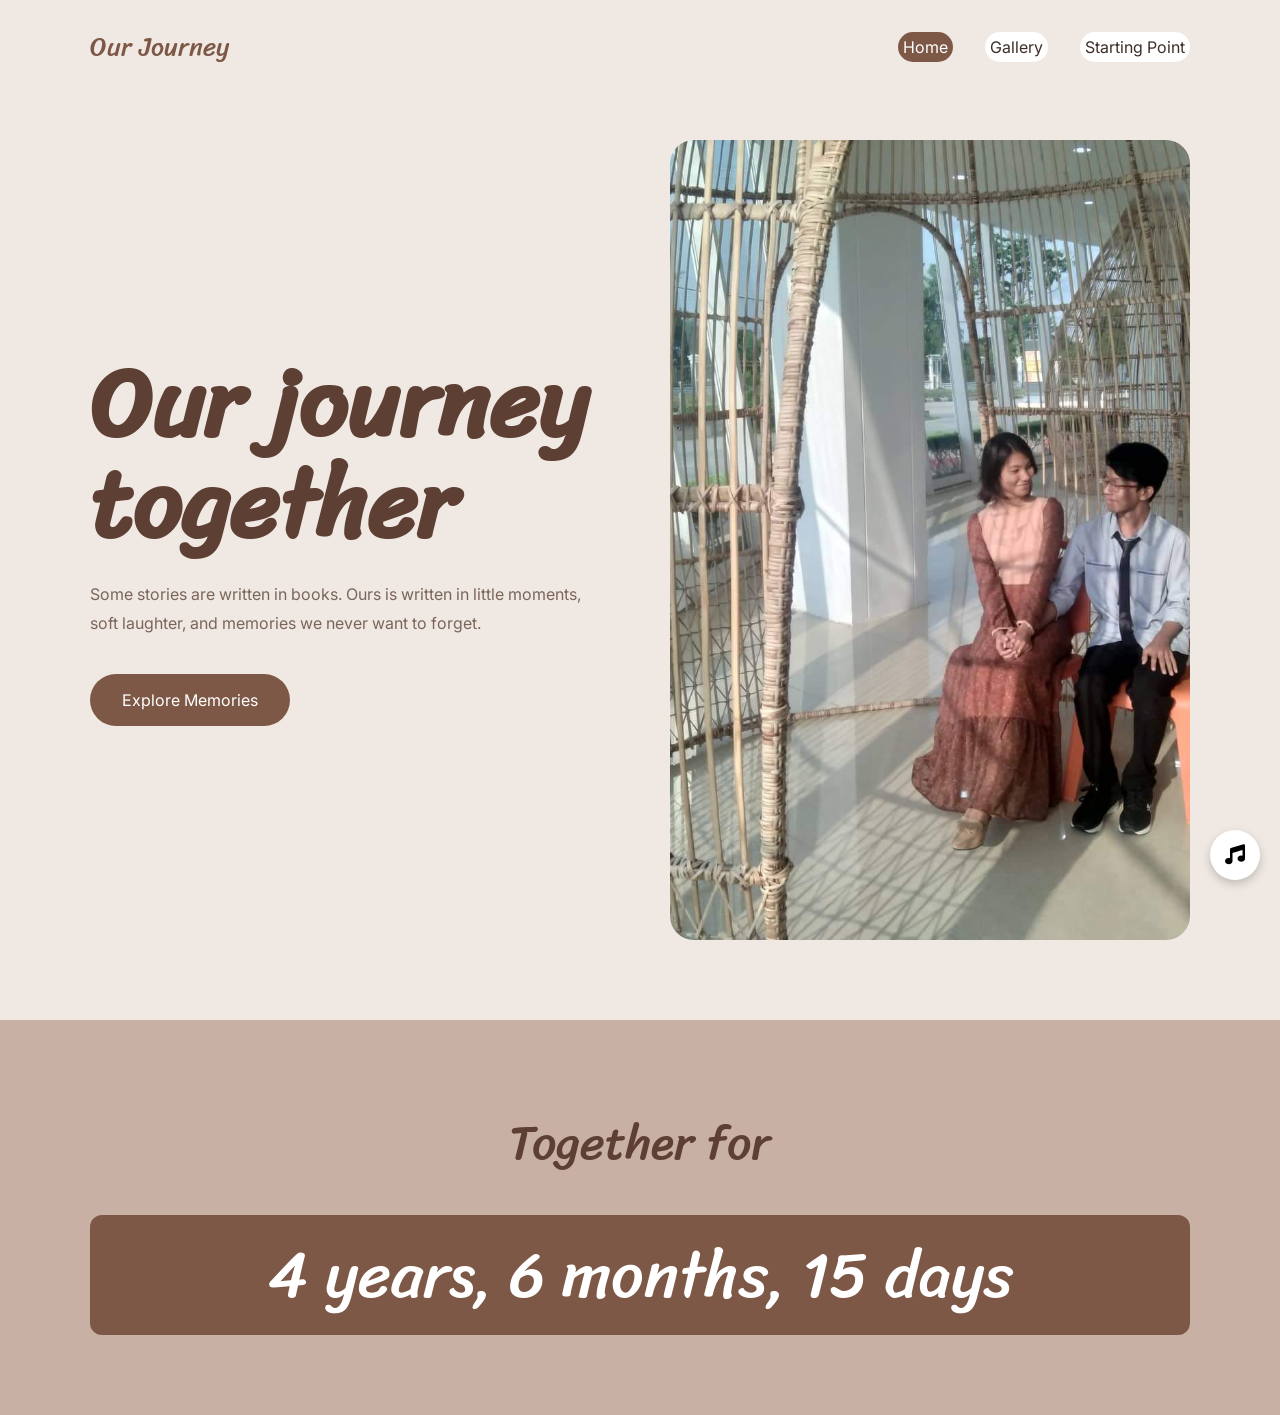
==== home.html @ 9858b446 "Added files" ====
<!DOCTYPE html>
<html lang="en">
<head>
    <meta charset="UTF-8" />
    <meta name="viewport" content="width=device-width, initial-scale=1.0"/>

    <title>Our Journey</title>

    <!-- Google Fonts -->
    <link rel="preconnect" href="https://fonts.googleapis.com">
    <link rel="preconnect" href="https://fonts.gstatic.com" crossorigin>
    <link href="https://fonts.googleapis.com/css2?family=Sriracha&family=Inter:wght@300;400;500;600&display=swap" rel="stylesheet">
    <link rel="stylesheet" href="https://cdnjs.cloudflare.com/ajax/libs/font-awesome/6.5.1/css/all.min.css">

    <link rel="stylesheet" type="text/css" href="./style.css">
</head>

<body>

    <!-- NAVBAR -->

    <nav>

        <div class="logo">
            Our Journey
        </div>

        <div class="nav-links">
            <a href="home.html" id="current-sec">Home</a>
            <a href="gallery.html">Gallery</a>
            <a href="timeline.html">Starting Point</a>
        </div>

    </nav>

    <!-- Music Button -->
    <button id="musicBtn"><i class="fa-solid fa-music"></i></button>

    <!-- Background Music -->
    <audio id="bgMusic" loop>
      <source src="paulyudin-romantic-adventure-182516.mp3" type="audio/mp3">
    </audio>

    <!-- HERO SECTION -->

    <section class="hero">

        <div class="hero-text">

            <h1>
                Our journey together
            </h1>

            <p>
                Some stories are written in books.
                Ours is written in little moments,
                soft laughter, and memories we
                never want to forget.
            </p>

            <a href="#" class="hero-btn">
                Explore Memories
            </a>

        </div>

        <div class="hero-image">

            <!-- Replace with your image -->
            <img src="images/hero1.jpeg" alt="Couple">

        </div>

    </section>

    <!-- FOOTER -->

    <footer>

        <div class="footer-title">
            Together for
        </div>

        <div class="footer-number">

            <!-- JS updates this -->
            <div class="number-box" id="result">
                0
            </div>

        </div>

    </footer>

    <!-- Anniversary Overlay -->

    <div id="anniversaryOverlay">

      <div class="anniversary-box">

        <h1 id="anniversaryTitle"></h1>

        <p>
          Another beautiful year together ❤️
        </p>

        <button id="closeAnniversary">
          Close
        </button>

      </div>

    </div>

    <script src="./script.js">
    </script>

</body>
</html>
---- style.css ----
*{
    margin:0;
    padding:0;
    box-sizing:border-box;
}

body{
    background:#f0e9e3;
    font-family:'Inter', sans-serif;
    overflow-x:hidden;
    color:#3d2d27;
    animation:fadeIn 1s ease;
}

@keyframes fadeIn{

    from{
        opacity:0;
    }

    to{
        opacity:1;
    }

}

img{
    width:100%;
    display:block;
}

a{
    text-decoration:none;
    color:inherit;
}

        /* =========================
           NAVBAR
        ========================== */

nav{
    width:100%;

    padding:24px 7%;

    display:flex;
    justify-content:space-between;
    align-items:center;

    position:fixed;
    top:0;
    left:0;

    background:rgba(240,233,227,0.8);
    backdrop-filter:blur(10px);

    z-index:1000;
}

.logo{
    font-family:'Sriracha', cursive;
    font-size:1.6rem;
    color:#7d5846;
}

.nav-links{
    display:flex;
    gap:32px;
}

.nav-links a{
    background-color: white;
    padding: 5px;
    border-radius: 15px;
}

#current-sec{
    background:#7d5846;
    color:white;
}

        /* Music button*/
#musicBtn {
    position: fixed;
    bottom: 20px;
    right: 20px;

    width: 50px;
    height: 50px;

    border: none;
    border-radius: 50%;

    background: white;
    cursor: pointer;

    font-size: 20px;
    box-shadow: 0 4px 10px rgba(0,0,0,0.2);

    z-index: 1000;

    transition: 0.3s;
  }

  /* Active music */
  #musicBtn i {
    color: black;
    transition: 0.3s;
  }

  /* Muted music */
  #musicBtn.muted i {
    color: gray;
    opacity: 0.5;
  }
        /* =========================
           HERO SECTION
        ========================== */

.hero{

    /* takes at least full screen height */
    min-height:100vh;

    padding:
        140px
        7%
        80px;

    display:flex;

    align-items:center;
    justify-content:space-between;

    gap:60px;
}

.hero-text{
    flex:1;
    max-width:550px;
}

.hero-text h1{
    font-family:'Sriracha', cursive;

    /* responsive font size */
    font-size:clamp(3rem, 8vw, 6rem);

    line-height:1.05;

    margin-bottom:24px;

    color:#5d3f33;
}

.hero-text p{
    font-size:1rem;
    line-height:1.8;

    color:#7b655b;

    margin-bottom:36px;
}

.hero-btn{
    display:inline-block;

    background:#7d5846;
    color:white;

    padding:16px 32px;

    border-radius:999px;

    transition:0.2s;
}

.hero-btn:hover{
    opacity:0.8;
}

.hero-image{
    flex:1;

    display:flex;
    justify-content:center;
}

.hero-image img{

    /* image becomes responsive */
    width:100%;
    max-width:650px;

    height:800px;

    object-fit:cover;

    border-radius:24px;
}

        /* =========================
           FOOTER
        ========================== */

footer{

    background:#c8b0a4;

    padding:
        80px
        7%;

    text-align:center;
}

.footer-title{
    font-family:'Sriracha', cursive;
    font-size:3rem;

    color:#5d3f33;

    margin-bottom:16px;
}

.footer-number{

    margin-top:30px;

    display:flex;
    justify-content:center;
    align-items:center;

    gap:20px;
}

.number-box{

    width:100%;
    height:120px;

    background:#7d5846;
    color:white;

    display:flex;
    align-items:center;
    justify-content:center;

    font-size:4rem;

    font-family:'Sriracha', cursive;

    border-radius:12px;
}

.footer-number span{
    font-size:3rem;
    font-family:'Sriracha', cursive;
    color:#7d5846;
}

/* ANNIVERSARY OVERLAY */

#anniversaryOverlay {
  display: none;

  position: fixed;
  inset: 0;

  background: rgba(0,0,0,0.75);

  z-index: 99999;

  justify-content: center;
  align-items: center;

  padding: 20px;
}

.anniversary-box {
  background: white;

  padding: 50px 40px;

  border-radius: 25px;

  text-align: center;

  max-width: 500px;
  width: 100%;
}

.anniversary-box h1 {
  font-size: 2.5rem;
  margin-bottom: 15px;
}

.anniversary-box p {
  color: gray;
  margin-bottom: 25px;
}

#closeAnniversary {
  border: none;

  padding: 12px 25px;

  border-radius: 10px;

  cursor: pointer;

  background: black;
  color: white;
}

        /* =========================
           RESPONSIVE SECTION
        ========================== */

        /*
            THIS activates when screen width
            becomes 900px or smaller
        */

@media(max-width:900px){

    .hero{

        /*
            Instead of left/right layout,
            stack vertically
        */
        flex-direction:column;

        text-align:center;
    }

    .hero-text{
        max-width:100%;
    }

    .hero-image img{
        height:600px;
    }

}

        /*
            Mobile phones
        */

@media(max-width:600px){

    nav{
        padding:20px 24px;
    }

        .nav-links{
        gap:16px;
        font-size:0.9rem;
    }

    .hero{
        padding:120px 24px 60px;
    }

    .hero-image img{
        height:420px;
    }

    .footer-title{
        font-size:2rem;
    }

    .footer-number{
        flex-direction:column;
    }

}
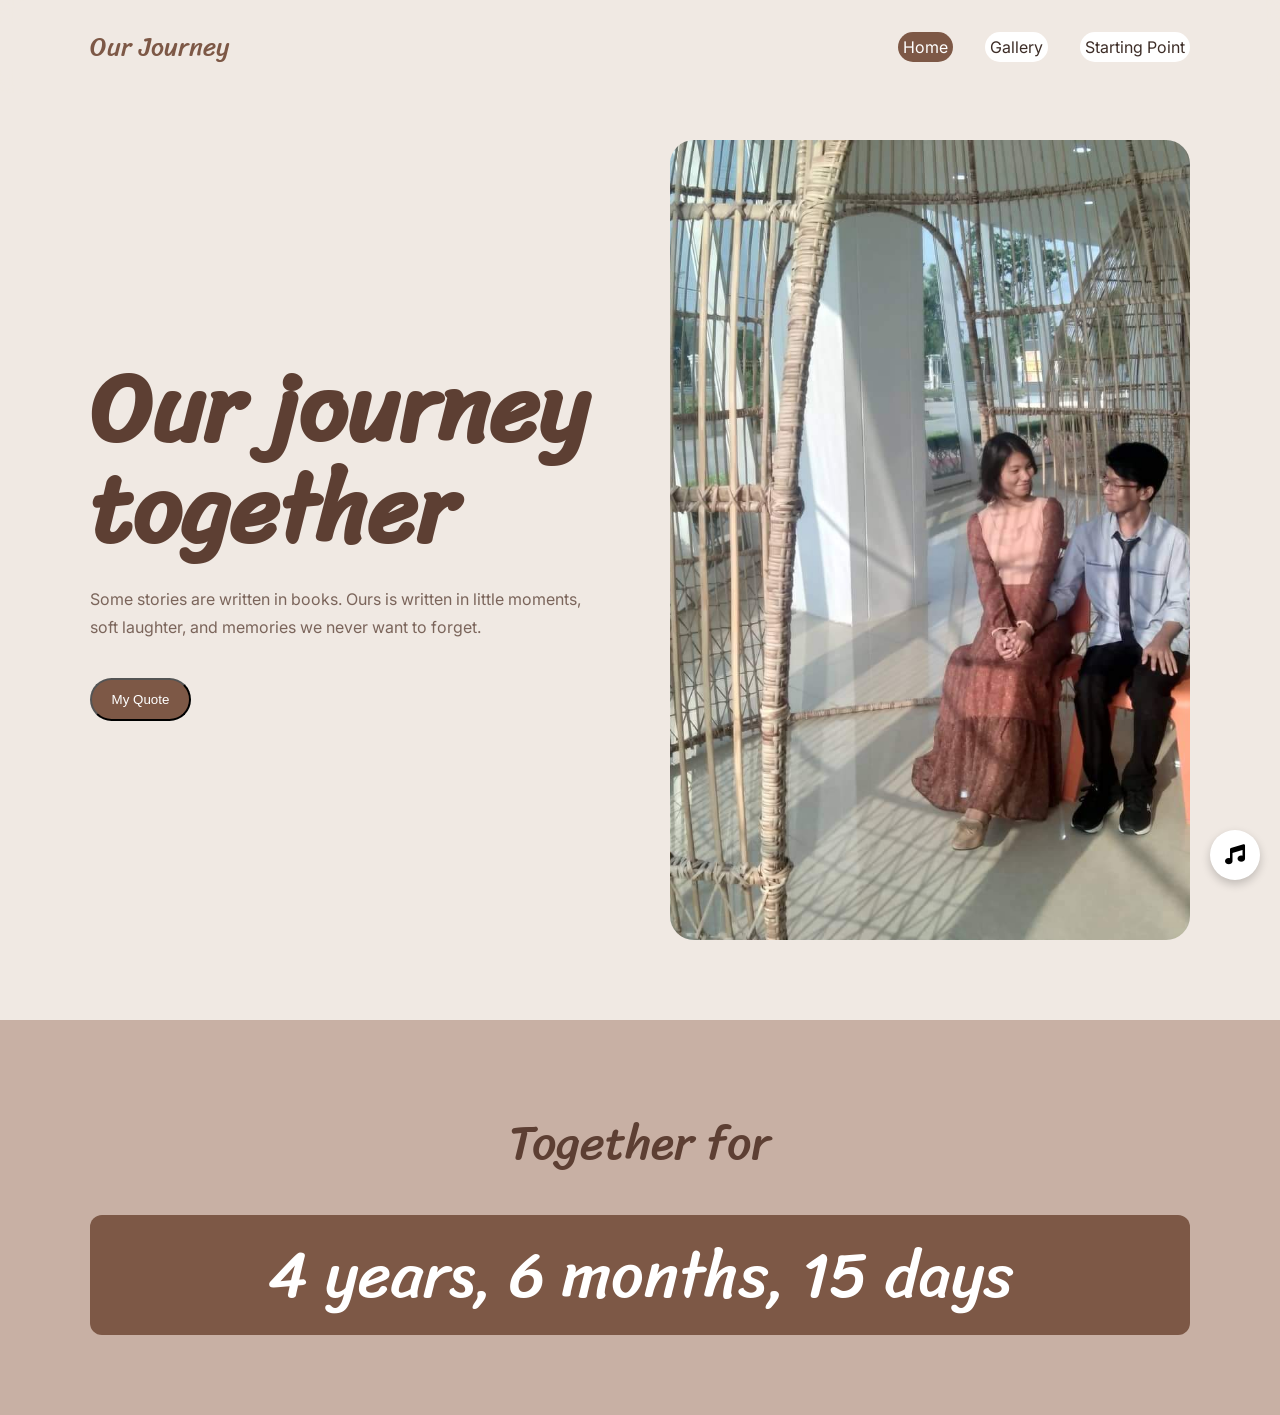
==== commit 83e55287: "Change every files, and image folder too" ====
--- a/home.html
+++ b/home.html
@@ -58,16 +58,13 @@
                 never want to forget.
             </p>
 
-            <a href="#" class="hero-btn">
-                Explore Memories
-            </a>
+            <button id="quoteBtn">My Quote</button>
 
         </div>
 
         <div class="hero-image">
 
-            <!-- Replace with your image -->
-            <img src="images/hero1.jpeg" alt="Couple">
+            <img src="images/hero1.jpeg" id="heroImage" alt="Couple">
 
         </div>
 
@@ -112,8 +109,22 @@
 
     </div>
 
-    <script src="./script.js">
-    </script>
+    <!-- Quote Overlay -->
+
+    
+
+    <div id="quoteOverlay" class="overlay">
+      <div class="quoteBox">
+        <button id="closeBtn">&times;</button>
+
+        <p class="quoteText">
+          "Love is a strange thing. Similarity attract each other but just like a magnet opposite attract too. Wether we share an intrest in something or not, we can always enjoy together because that's true love"
+        </p>
+      </div>
+    </div>
+
+    <script src="./script.js"></script>
+    <script src="./home.js"></script>
 
 </body>
 </html>
--- a/style.css
+++ b/style.css
@@ -184,11 +184,13 @@
 
     display:flex;
     justify-content:center;
-}
-
-.hero-image img{
-
-    /* image becomes responsive */
+
+    /*border: 1px black double;*/
+    /*background-color: rgba(0,0,0,0.5);*/
+    border-radius: 24px;
+}
+
+#heroImage{
     width:100%;
     max-width:650px;
 
@@ -197,6 +199,8 @@
     object-fit:cover;
 
     border-radius:24px;
+
+    transition:opacity 1s ease;
 }
 
         /* =========================
@@ -253,11 +257,11 @@
     border-radius:12px;
 }
 
-.footer-number span{
+/*.footer-number span{
     font-size:3rem;
     font-family:'Sriracha', cursive;
     color:#7d5846;
-}
+}*/
 
 /* ANNIVERSARY OVERLAY */
 
@@ -278,7 +282,7 @@
 }
 
 .anniversary-box {
-  background: white;
+  background: #c8b0a4;
 
   padding: 50px 40px;
 
@@ -296,7 +300,7 @@
 }
 
 .anniversary-box p {
-  color: gray;
+  color: white;
   margin-bottom: 25px;
 }
 
@@ -311,6 +315,59 @@
 
   background: black;
   color: white;
+}
+
+/*Quote Button*/
+#quoteBtn {
+  padding: 12px 20px;
+  border-radius: 25px;
+  background-color: #7d5846;
+  cursor: pointer;
+  color: white;
+}
+
+.overlay {
+  position: fixed;
+  inset: 0;
+
+  background: rgba(0, 0, 0, 0.6);
+
+  display: none;
+  justify-content: center;
+  align-items: center;
+
+  z-index: 999;
+}
+
+.quoteBox {
+  background: #c8b0a4;
+
+  padding: 50px 40px;
+
+  border-radius: 25px;
+
+  text-align: center;
+  max-width: 500px;
+  width: 90%;
+
+  position: relative;
+}
+
+.quoteText {
+  font-size: 20px;
+  text-align: center;
+}
+
+#closeBtn {
+  position: absolute;
+  top: 10px;
+  right: 15px;
+
+  border: none;
+  background: none;
+
+  font-size: 28px;
+  cursor: pointer;
 }
 
         /* =========================
@@ -339,10 +396,13 @@
         max-width:100%;
     }
 
-    .hero-image img{
+    #heroImage{
         height:600px;
     }
 
+    .number-box{
+        font-size:3rem;
+    }
 }
 
         /*
@@ -364,7 +424,7 @@
         padding:120px 24px 60px;
     }
 
-    .hero-image img{
+    #heroImage{
         height:420px;
     }
 
@@ -376,4 +436,8 @@
         flex-direction:column;
     }
 
+    .number-box{
+        font-size:2rem;
+    }
+
 }
